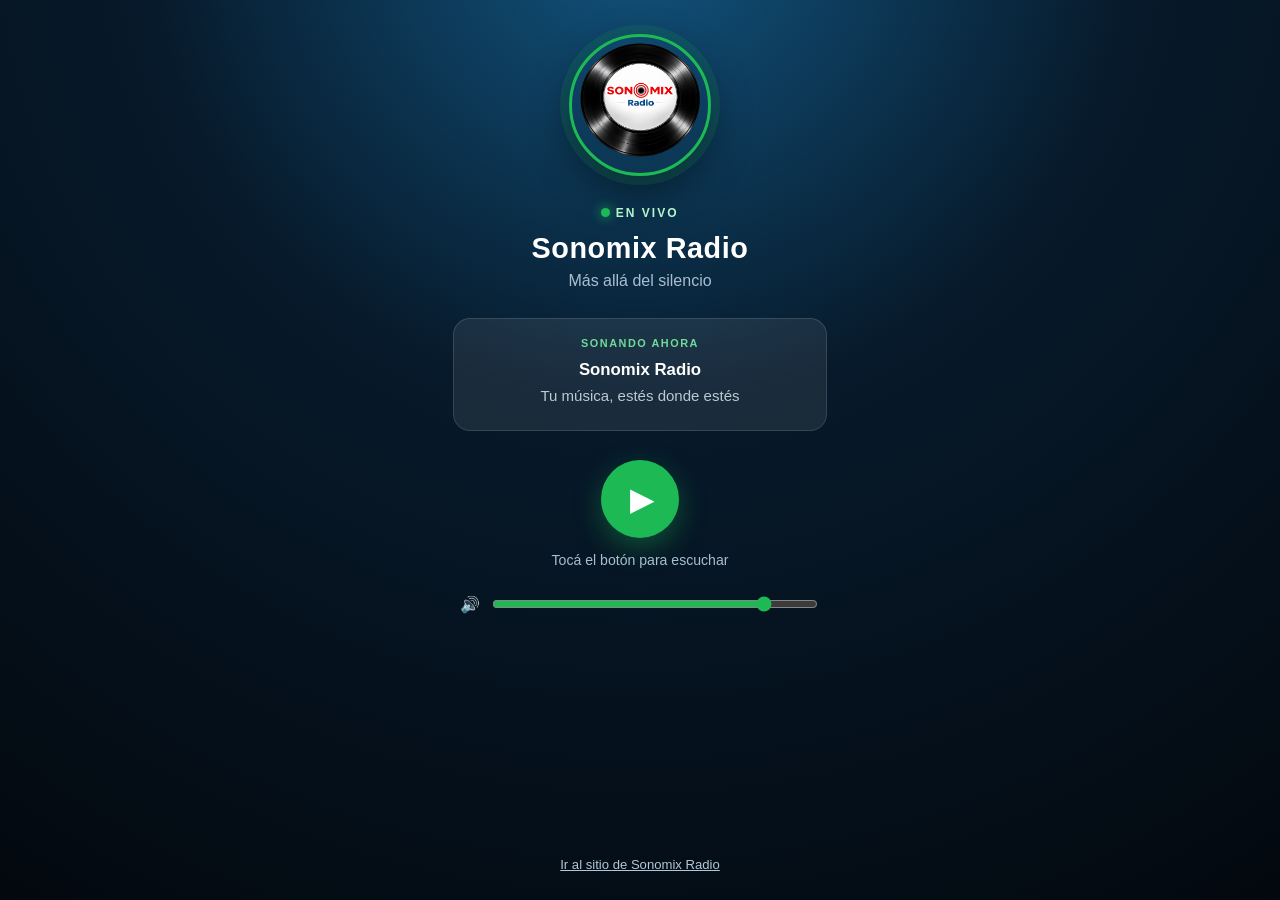
==== app/index.html @ b4cb1cbf "app app" ====
<!doctype html>
<html lang="es">
<head>
  <meta charset="utf-8">
  <meta name="viewport" content="width=device-width, initial-scale=1, viewport-fit=cover">
  <meta name="theme-color" content="#071a2b">
  <meta name="description" content="Reproductor oficial de Sonomix Radio">
  <link rel="manifest" href="manifest.webmanifest">
  <link rel="apple-touch-icon" href="icons/icon-192.png">
  <link rel="stylesheet" href="style.css">
  <title>Sonomix Radio</title>
</head>
<body>
  <main class="player" aria-label="Reproductor de Sonomix Radio">
    <img class="logo" src="logo-sonomix.png" alt="Sonomix Radio">
    <p class="live"><span></span> EN VIVO</p>
    <h1>Sonomix Radio</h1>
    <p class="tagline">Más allá del silencio</p>

    <section class="track" aria-live="polite">
      <p class="track-label">SONANDO AHORA</p>
      <p id="artist" class="artist">Sonomix Radio</p>
      <p id="title" class="title">Tu música, estés donde estés</p>
    </section>

    <button id="playButton" class="play" type="button" aria-label="Reproducir Sonomix Radio">
      <span id="playIcon">▶</span>
    </button>
    <p id="status" class="status">Tocá el botón para escuchar</p>

    <div class="volume">
      <span aria-hidden="true">🔊</span>
      <input id="volume" type="range" min="0" max="100" value="85" aria-label="Volumen">
    </div>

    <button id="installButton" class="install" type="button" hidden>Instalar app</button>
    <a class="back" href="https://sonomixradio.com.ar">Ir al sitio de Sonomix Radio</a>
  </main>
  <audio id="radio" preload="none" playsinline></audio>
  <script src="app.js"></script>
</body>
</html>
---- app/style.css ----
:root { color-scheme: dark; font-family: Arial, Helvetica, sans-serif; }
* { box-sizing: border-box; }
body { margin: 0; min-height: 100vh; min-height: 100dvh; display: grid; place-items: center; color: #fff; background: radial-gradient(circle at 50% -10%, #125682 0, #071a2b 42%, #03080e 100%); }
.player { width: min(100%, 430px); min-height: 100vh; min-height: 100dvh; padding: max(34px, env(safe-area-inset-top)) 28px max(28px, env(safe-area-inset-bottom)); display: flex; flex-direction: column; align-items: center; text-align: center; }
.logo { width: 142px; height: 142px; object-fit: cover; border-radius: 50%; border: 3px solid #1db954; box-shadow: 0 0 0 9px rgba(29,185,84,.13), 0 15px 42px rgba(0,0,0,.45); }
.live { margin: 30px 0 12px; color: #b6f5cc; font-size: .75rem; font-weight: 700; letter-spacing: .17em; }
.live span { width: 9px; height: 9px; display: inline-block; border-radius: 50%; background: #1db954; box-shadow: 0 0 12px #1db954; }
h1 { margin: 0; font-size: 1.8rem; letter-spacing: .02em; }
.tagline { margin: 7px 0 28px; color: #a8bed0; }
.track { width: 100%; min-height: 113px; padding: 18px 14px; background: rgba(255,255,255,.08); border: 1px solid rgba(255,255,255,.12); border-radius: 17px; }
.track-label { margin: 0 0 11px; font-size: .68rem; font-weight: bold; color: #6edb99; letter-spacing: .14em; }
.artist,.title { margin: 0; overflow: hidden; white-space: nowrap; text-overflow: ellipsis; }
.artist { font-size: 1.05rem; font-weight: 700; }.title { margin-top: 7px; color:#b9c9d5; font-size: .94rem; }
.play { width: 78px; height: 78px; margin-top: 29px; border: 0; border-radius: 50%; background: #1db954; color: white; font-size: 2rem; cursor: pointer; box-shadow: 0 10px 28px rgba(29,185,84,.35); }.play:active { transform: scale(.95); }.play span { margin-left: 4px; }
.status { min-height: 20px; margin: 14px 0 22px; font-size: .88rem; color: #a8bed0; }
.volume { width: 100%; display:flex; align-items:center; gap: 10px; padding: 0 7px; }.volume input { flex: 1; accent-color:#1db954; }
.install { width: 100%; margin-top: 28px; padding: 13px; color: #071a2b; background: #fff; border: 0; border-radius: 12px; font-size: 1rem; font-weight: 700; cursor:pointer; }
.back { margin-top: auto; padding-top: 30px; color:#b1c8d9; font-size: .82rem; }
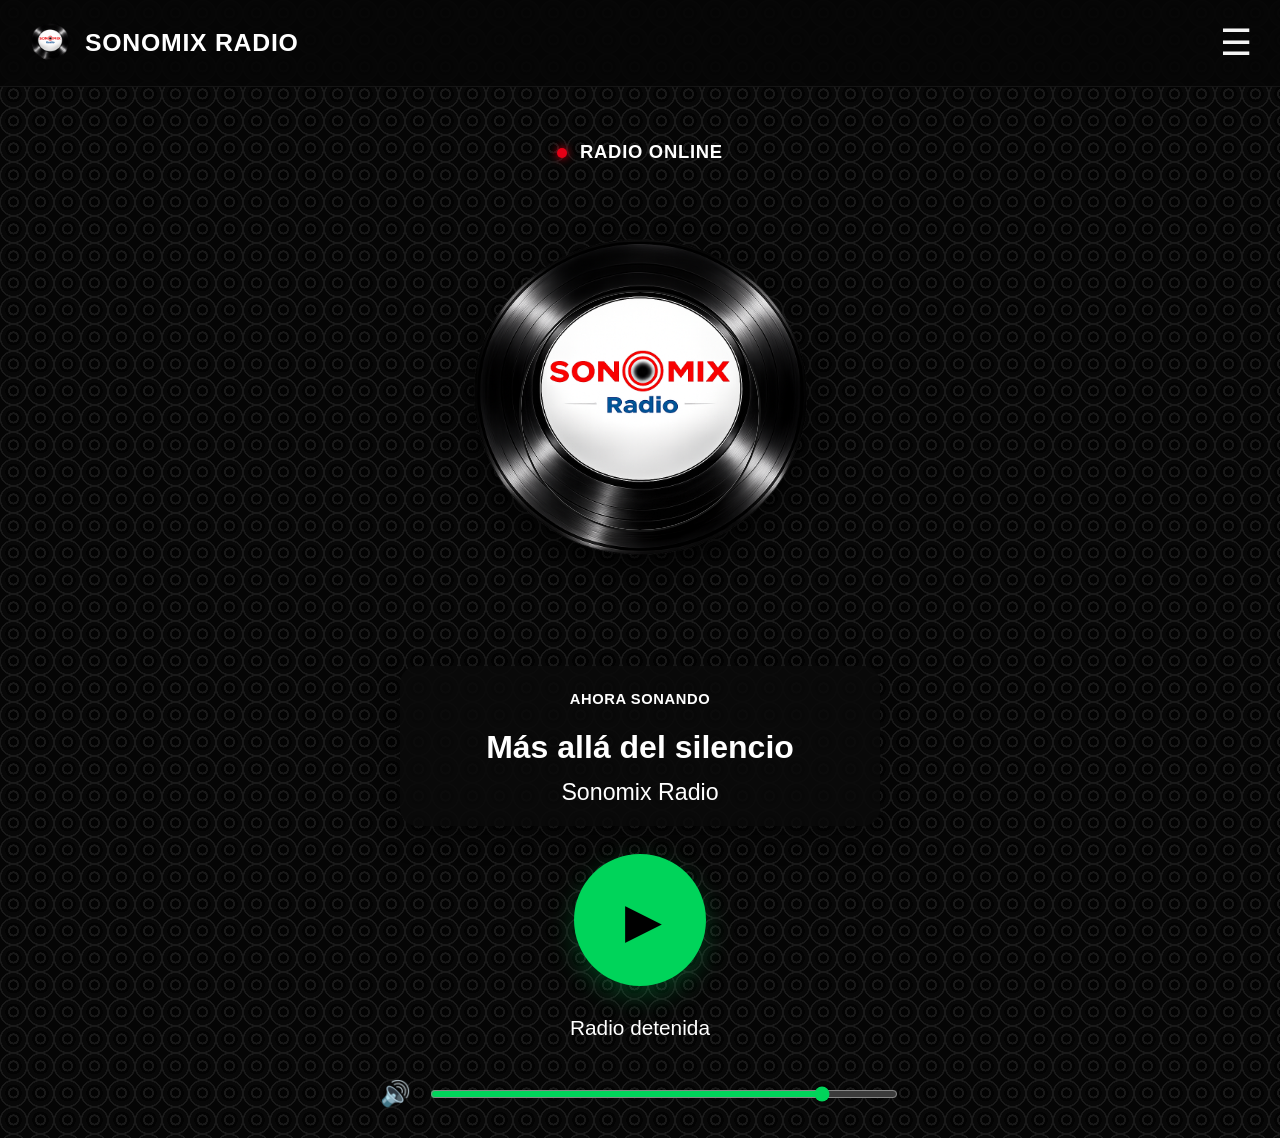
==== commit b40eb962: "Add files via upload" ====
--- a/app/index.html
+++ b/app/index.html
@@ -3,38 +3,26 @@
 <head>
   <meta charset="utf-8">
   <meta name="viewport" content="width=device-width, initial-scale=1, viewport-fit=cover">
-  <meta name="theme-color" content="#071a2b">
+  <meta name="theme-color" content="#080808">
   <meta name="description" content="Reproductor oficial de Sonomix Radio">
+  <meta name="apple-mobile-web-app-capable" content="yes">
+  <meta name="apple-mobile-web-app-status-bar-style" content="black-translucent">
   <link rel="manifest" href="manifest.webmanifest">
   <link rel="apple-touch-icon" href="icons/icon-192.png">
   <link rel="stylesheet" href="style.css">
   <title>Sonomix Radio</title>
 </head>
 <body>
-  <main class="player" aria-label="Reproductor de Sonomix Radio">
-    <img class="logo" src="logo-sonomix.png" alt="Sonomix Radio">
-    <p class="live"><span></span> EN VIVO</p>
-    <h1>Sonomix Radio</h1>
-    <p class="tagline">Más allá del silencio</p>
-
-    <section class="track" aria-live="polite">
-      <p class="track-label">SONANDO AHORA</p>
-      <p id="artist" class="artist">Sonomix Radio</p>
-      <p id="title" class="title">Tu música, estés donde estés</p>
+  <main class="app-shell" aria-label="Reproductor de Sonomix Radio">
+    <header class="topbar"><div class="brand"><img src="logo-sonomix.png" alt=""><strong>SONOMIX RADIO</strong></div><span class="bars" aria-hidden="true">☰</span></header>
+    <section class="radio-player">
+      <p class="online"><i></i> RADIO ONLINE</p>
+      <div id="record" class="record" aria-label="Disco de Sonomix Radio"><img class="vinyl" src="logo-sonomix.png" alt=""><span class="label"><img src="logo-sonomix.png" alt="Sonomix Radio"></span></div>
+      <section class="track" aria-live="polite"><p>AHORA SONANDO</p><h1 id="title">Más allá del silencio</h1><span id="artist">Sonomix Radio</span></section>
+      <button id="playButton" class="play" type="button" aria-label="Reproducir Sonomix Radio"><span id="playIcon">▶</span></button>
+      <p id="status" class="status">Radio detenida</p>
+      <div class="volume"><span class="speaker" aria-hidden="true">🔊</span><input id="volume" type="range" min="0" max="100" value="85" aria-label="Volumen"></div>
     </section>
-
-    <button id="playButton" class="play" type="button" aria-label="Reproducir Sonomix Radio">
-      <span id="playIcon">▶</span>
-    </button>
-    <p id="status" class="status">Tocá el botón para escuchar</p>
-
-    <div class="volume">
-      <span aria-hidden="true">🔊</span>
-      <input id="volume" type="range" min="0" max="100" value="85" aria-label="Volumen">
-    </div>
-
-    <button id="installButton" class="install" type="button" hidden>Instalar app</button>
-    <a class="back" href="https://sonomixradio.com.ar">Ir al sitio de Sonomix Radio</a>
   </main>
   <audio id="radio" preload="none" playsinline></audio>
   <script src="app.js"></script>
--- a/app/style.css
+++ b/app/style.css
@@ -1,18 +1 @@
-:root { color-scheme: dark; font-family: Arial, Helvetica, sans-serif; }
-* { box-sizing: border-box; }
-body { margin: 0; min-height: 100vh; min-height: 100dvh; display: grid; place-items: center; color: #fff; background: radial-gradient(circle at 50% -10%, #125682 0, #071a2b 42%, #03080e 100%); }
-.player { width: min(100%, 430px); min-height: 100vh; min-height: 100dvh; padding: max(34px, env(safe-area-inset-top)) 28px max(28px, env(safe-area-inset-bottom)); display: flex; flex-direction: column; align-items: center; text-align: center; }
-.logo { width: 142px; height: 142px; object-fit: cover; border-radius: 50%; border: 3px solid #1db954; box-shadow: 0 0 0 9px rgba(29,185,84,.13), 0 15px 42px rgba(0,0,0,.45); }
-.live { margin: 30px 0 12px; color: #b6f5cc; font-size: .75rem; font-weight: 700; letter-spacing: .17em; }
-.live span { width: 9px; height: 9px; display: inline-block; border-radius: 50%; background: #1db954; box-shadow: 0 0 12px #1db954; }
-h1 { margin: 0; font-size: 1.8rem; letter-spacing: .02em; }
-.tagline { margin: 7px 0 28px; color: #a8bed0; }
-.track { width: 100%; min-height: 113px; padding: 18px 14px; background: rgba(255,255,255,.08); border: 1px solid rgba(255,255,255,.12); border-radius: 17px; }
-.track-label { margin: 0 0 11px; font-size: .68rem; font-weight: bold; color: #6edb99; letter-spacing: .14em; }
-.artist,.title { margin: 0; overflow: hidden; white-space: nowrap; text-overflow: ellipsis; }
-.artist { font-size: 1.05rem; font-weight: 700; }.title { margin-top: 7px; color:#b9c9d5; font-size: .94rem; }
-.play { width: 78px; height: 78px; margin-top: 29px; border: 0; border-radius: 50%; background: #1db954; color: white; font-size: 2rem; cursor: pointer; box-shadow: 0 10px 28px rgba(29,185,84,.35); }.play:active { transform: scale(.95); }.play span { margin-left: 4px; }
-.status { min-height: 20px; margin: 14px 0 22px; font-size: .88rem; color: #a8bed0; }
-.volume { width: 100%; display:flex; align-items:center; gap: 10px; padding: 0 7px; }.volume input { flex: 1; accent-color:#1db954; }
-.install { width: 100%; margin-top: 28px; padding: 13px; color: #071a2b; background: #fff; border: 0; border-radius: 12px; font-size: 1rem; font-weight: 700; cursor:pointer; }
-.back { margin-top: auto; padding-top: 30px; color:#b1c8d9; font-size: .82rem; }
+:root{color-scheme:dark;font-family:Arial,Helvetica,sans-serif}*{box-sizing:border-box;-webkit-tap-highlight-color:transparent}body{margin:0;min-height:100vh;min-height:100dvh;color:#fff;background:#070707}.app-shell{min-height:100vh;min-height:100dvh;overflow:hidden;background-color:#111;background-image:radial-gradient(circle at 50% 48%,#030303 0 18%,#191919 19% 28%,#030303 29% 42%,transparent 43%),radial-gradient(circle,#262626 0 27%,#080808 29% 64%,#1a1a1a 66% 72%,#050505 74%);background-size:27px 27px}.topbar{height:87px;padding:max(13px,env(safe-area-inset-top)) 28px 13px;display:flex;align-items:center;justify-content:space-between;background:rgba(6,6,6,.92);border-bottom:1px solid rgba(255,255,255,.06)}.brand{display:flex;align-items:center;gap:13px;font-size:clamp(1rem,5vw,1.55rem);letter-spacing:.03em;white-space:nowrap}.brand img{width:44px;height:44px;object-fit:cover;border-radius:50%}.bars{font-size:2.25rem;line-height:1;color:#f4f4f4}.radio-player{width:min(100%,600px);min-height:calc(100dvh - 87px);margin:auto;display:flex;flex-direction:column;align-items:center;padding:54px 28px max(30px,env(safe-area-inset-bottom))}.online{margin:0 0 58px;font-size:1.15rem;font-weight:800;letter-spacing:.04em}.online i{display:inline-block;width:10px;height:10px;margin-right:7px;border-radius:50%;background:#e50016;box-shadow:0 0 8px #e50016}.record{position:relative;width:min(76vw,380px);aspect-ratio:1}.vinyl{width:100%;height:100%;display:block;border-radius:50%;animation:spin 11s linear infinite;animation-play-state:paused;filter:drop-shadow(0 12px 16px rgba(0,0,0,.75))}.record.playing .vinyl{animation-play-state:running}.label{position:absolute;inset:18.7%;display:block;overflow:hidden;border-radius:50%;box-shadow:0 0 0 2px #151515;background:#fff}.label img{position:absolute;width:156.3%;height:156.3%;max-width:none;top:-28.15%;left:-28.15%}@keyframes spin{to{transform:rotate(360deg)}}.track{width:min(100%,480px);min-height:151px;margin:65px 0 28px;padding:25px 18px 20px;text-align:center;border-radius:17px;background:rgba(9,9,9,.89);box-shadow:0 12px 26px rgba(0,0,0,.34)}.track p{margin:0 0 22px;font-size:.92rem;font-weight:800;letter-spacing:.04em}.track h1{margin:0;font-size:clamp(1.35rem,6vw,2rem);white-space:nowrap;overflow:hidden;text-overflow:ellipsis}.track span{display:block;margin-top:13px;color:#fff;font-size:clamp(1.1rem,4.7vw,1.45rem);white-space:nowrap;overflow:hidden;text-overflow:ellipsis}.play{width:132px;height:132px;border:0;border-radius:50%;color:#000;background:#00d45a;font-size:3rem;cursor:pointer;box-shadow:0 10px 28px rgba(0,212,90,.25)}.play:active{transform:scale(.95)}.play span{display:inline-block;margin-left:7px}.play .pause{margin-left:0;font-size:2.55rem;letter-spacing:3px}.status{min-height:24px;margin:30px 0 39px;font-size:1.3rem}.volume{width:min(100%,520px);display:flex;align-items:center;gap:17px}.speaker{font-size:1.55rem}.volume input{flex:1;height:10px;accent-color:#00d45a;cursor:pointer}@media(max-width:390px),(max-height:720px){.topbar{height:68px;padding:9px 20px}.brand img{width:34px;height:34px}.bars{font-size:1.8rem}.radio-player{min-height:calc(100dvh - 68px);padding-top:28px}.online{margin-bottom:30px}.record{width:min(67vw,310px)}.track{margin:35px 0 18px;min-height:125px;padding:18px}.track p{margin-bottom:13px}.play{width:108px;height:108px;font-size:2.4rem}.status{margin:19px 0 25px;font-size:1.1rem}}
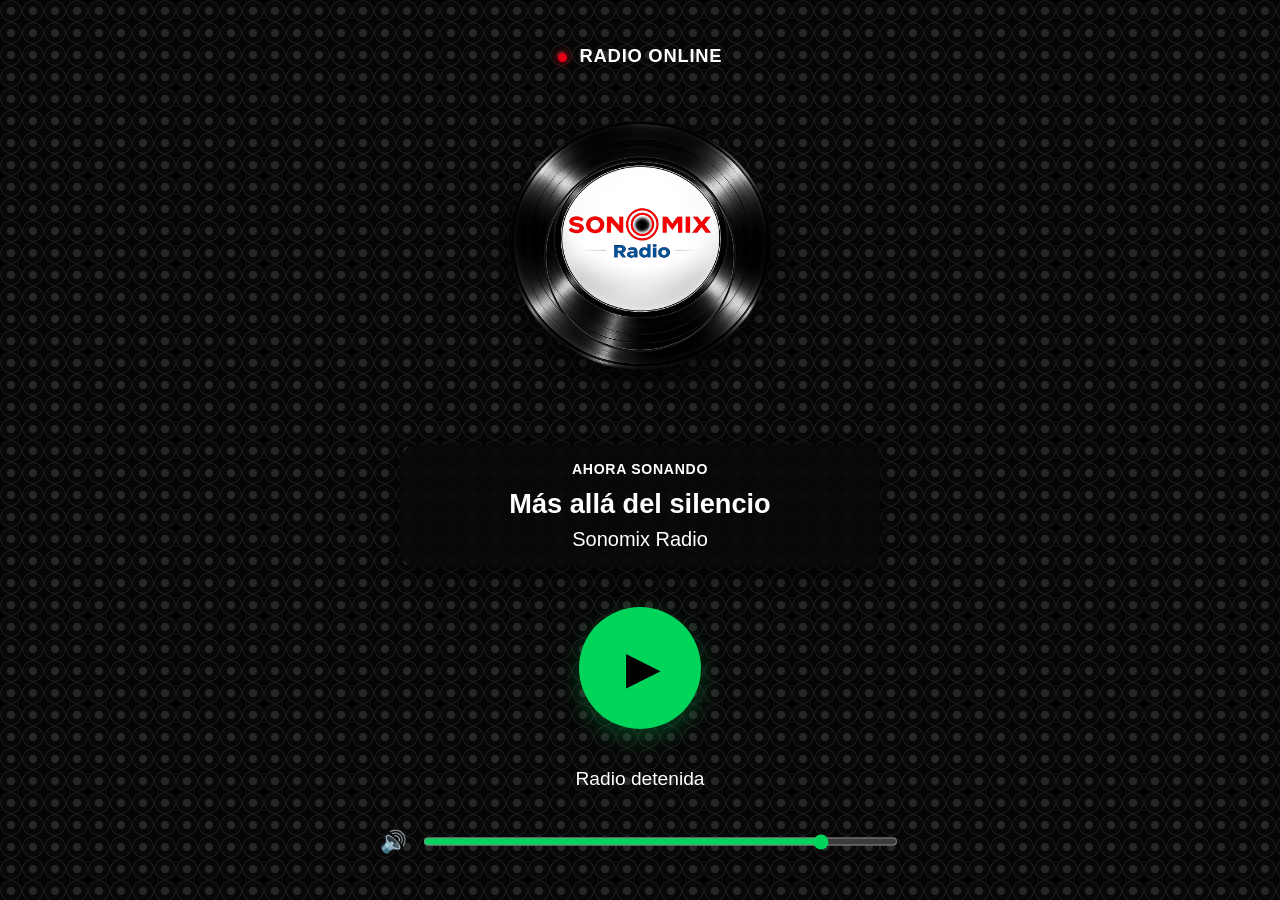
==== commit bc7bbce8: "Add files via upload" ====
--- a/app/index.html
+++ b/app/index.html
@@ -14,7 +14,6 @@
 </head>
 <body>
   <main class="app-shell" aria-label="Reproductor de Sonomix Radio">
-    <header class="topbar"><div class="brand"><img src="logo-sonomix.png" alt=""><strong>SONOMIX RADIO</strong></div><span class="bars" aria-hidden="true">☰</span></header>
     <section class="radio-player">
       <p class="online"><i></i> RADIO ONLINE</p>
       <div id="record" class="record" aria-label="Disco de Sonomix Radio"><img class="vinyl" src="logo-sonomix.png" alt=""><span class="label"><img src="logo-sonomix.png" alt="Sonomix Radio"></span></div>
--- a/app/style.css
+++ b/app/style.css
@@ -1 +1 @@
-:root{color-scheme:dark;font-family:Arial,Helvetica,sans-serif}*{box-sizing:border-box;-webkit-tap-highlight-color:transparent}body{margin:0;min-height:100vh;min-height:100dvh;color:#fff;background:#070707}.app-shell{min-height:100vh;min-height:100dvh;overflow:hidden;background-color:#111;background-image:radial-gradient(circle at 50% 48%,#030303 0 18%,#191919 19% 28%,#030303 29% 42%,transparent 43%),radial-gradient(circle,#262626 0 27%,#080808 29% 64%,#1a1a1a 66% 72%,#050505 74%);background-size:27px 27px}.topbar{height:87px;padding:max(13px,env(safe-area-inset-top)) 28px 13px;display:flex;align-items:center;justify-content:space-between;background:rgba(6,6,6,.92);border-bottom:1px solid rgba(255,255,255,.06)}.brand{display:flex;align-items:center;gap:13px;font-size:clamp(1rem,5vw,1.55rem);letter-spacing:.03em;white-space:nowrap}.brand img{width:44px;height:44px;object-fit:cover;border-radius:50%}.bars{font-size:2.25rem;line-height:1;color:#f4f4f4}.radio-player{width:min(100%,600px);min-height:calc(100dvh - 87px);margin:auto;display:flex;flex-direction:column;align-items:center;padding:54px 28px max(30px,env(safe-area-inset-bottom))}.online{margin:0 0 58px;font-size:1.15rem;font-weight:800;letter-spacing:.04em}.online i{display:inline-block;width:10px;height:10px;margin-right:7px;border-radius:50%;background:#e50016;box-shadow:0 0 8px #e50016}.record{position:relative;width:min(76vw,380px);aspect-ratio:1}.vinyl{width:100%;height:100%;display:block;border-radius:50%;animation:spin 11s linear infinite;animation-play-state:paused;filter:drop-shadow(0 12px 16px rgba(0,0,0,.75))}.record.playing .vinyl{animation-play-state:running}.label{position:absolute;inset:18.7%;display:block;overflow:hidden;border-radius:50%;box-shadow:0 0 0 2px #151515;background:#fff}.label img{position:absolute;width:156.3%;height:156.3%;max-width:none;top:-28.15%;left:-28.15%}@keyframes spin{to{transform:rotate(360deg)}}.track{width:min(100%,480px);min-height:151px;margin:65px 0 28px;padding:25px 18px 20px;text-align:center;border-radius:17px;background:rgba(9,9,9,.89);box-shadow:0 12px 26px rgba(0,0,0,.34)}.track p{margin:0 0 22px;font-size:.92rem;font-weight:800;letter-spacing:.04em}.track h1{margin:0;font-size:clamp(1.35rem,6vw,2rem);white-space:nowrap;overflow:hidden;text-overflow:ellipsis}.track span{display:block;margin-top:13px;color:#fff;font-size:clamp(1.1rem,4.7vw,1.45rem);white-space:nowrap;overflow:hidden;text-overflow:ellipsis}.play{width:132px;height:132px;border:0;border-radius:50%;color:#000;background:#00d45a;font-size:3rem;cursor:pointer;box-shadow:0 10px 28px rgba(0,212,90,.25)}.play:active{transform:scale(.95)}.play span{display:inline-block;margin-left:7px}.play .pause{margin-left:0;font-size:2.55rem;letter-spacing:3px}.status{min-height:24px;margin:30px 0 39px;font-size:1.3rem}.volume{width:min(100%,520px);display:flex;align-items:center;gap:17px}.speaker{font-size:1.55rem}.volume input{flex:1;height:10px;accent-color:#00d45a;cursor:pointer}@media(max-width:390px),(max-height:720px){.topbar{height:68px;padding:9px 20px}.brand img{width:34px;height:34px}.bars{font-size:1.8rem}.radio-player{min-height:calc(100dvh - 68px);padding-top:28px}.online{margin-bottom:30px}.record{width:min(67vw,310px)}.track{margin:35px 0 18px;min-height:125px;padding:18px}.track p{margin-bottom:13px}.play{width:108px;height:108px;font-size:2.4rem}.status{margin:19px 0 25px;font-size:1.1rem}}
+:root{color-scheme:dark;font-family:Arial,Helvetica,sans-serif}*{box-sizing:border-box;-webkit-tap-highlight-color:transparent}html,body{width:100%;height:100%;overflow:hidden}body{margin:0;color:#fff;background:#070707}.app-shell{width:100%;height:100vh;height:100dvh;overflow:hidden;background-color:#0b0b0b;background-image:radial-gradient(circle,#262626 0 25%,#080808 27% 61%,#1a1a1a 63% 68%,#050505 70%);background-size:22px 22px}.radio-player{width:min(100%,600px);height:100%;margin:auto;padding:max(22px,env(safe-area-inset-top)) 24px max(22px,env(safe-area-inset-bottom));display:flex;flex-direction:column;align-items:center;justify-content:space-evenly;gap:clamp(8px,1.8dvh,18px)}.online{margin:0;color:#fff;font-size:clamp(.88rem,4.4vw,1.15rem);font-weight:800;letter-spacing:.04em}.online i{display:inline-block;width:9px;height:9px;margin-right:7px;border-radius:50%;background:#e50016;box-shadow:0 0 8px #e50016}.record{position:relative;width:min(56vw,300px);aspect-ratio:1;flex:none}.vinyl{width:100%;height:100%;display:block;border-radius:50%;animation:spin 11s linear infinite;animation-play-state:paused;filter:drop-shadow(0 10px 13px rgba(0,0,0,.74));-webkit-mask-image:radial-gradient(circle,transparent 0 31%,#000 32%);mask-image:radial-gradient(circle,transparent 0 31%,#000 32%)}.record.playing .vinyl{animation-play-state:running}.label{position:absolute;inset:18.7%;display:block;overflow:hidden;border-radius:50%;box-shadow:0 0 0 2px #141414;background:#fff}.label img{position:absolute;width:156.3%;height:156.3%;max-width:none;top:-28.15%;left:-28.15%}@keyframes spin{to{transform:rotate(360deg)}}.track{width:min(100%,480px);margin:0;padding:16px 15px;text-align:center;border-radius:17px;background:rgba(8,8,8,.9);box-shadow:0 10px 22px rgba(0,0,0,.32);flex:none}.track p{margin:0 0 11px;font-size:clamp(.71rem,3.5vw,.88rem);font-weight:800;letter-spacing:.05em}.track h1{margin:0;font-size:clamp(1.13rem,5.6vw,1.7rem);white-space:nowrap;overflow:hidden;text-overflow:ellipsis}.track span{display:block;margin-top:8px;color:#fff;font-size:clamp(.95rem,4.5vw,1.25rem);white-space:nowrap;overflow:hidden;text-overflow:ellipsis}.play{width:clamp(88px,25vw,122px);height:clamp(88px,25vw,122px);flex:none;border:0;border-radius:50%;color:#000;background:#00d45a;font-size:clamp(2rem,8vw,2.8rem);cursor:pointer;box-shadow:0 9px 25px rgba(0,212,90,.27)}.play:active{transform:scale(.95)}.play span{display:inline-block;margin-left:6px}.play .pause{margin-left:0;font-size:clamp(2rem,7vw,2.45rem);letter-spacing:3px}.status{min-height:20px;margin:0;flex:none;font-size:clamp(.98rem,4.5vw,1.2rem)}.volume{width:min(100%,520px);display:flex;align-items:center;gap:14px;flex:none}.speaker{font-size:1.35rem}.volume input{flex:1;height:9px;accent-color:#00d45a;cursor:pointer}@media(max-height:650px){.radio-player{padding-top:12px;padding-bottom:12px;gap:6px}.record{width:min(45vw,235px)}.track{padding:10px}.track p{margin-bottom:6px}.track span{margin-top:4px}.play{width:78px;height:78px}.online{font-size:.78rem}.status{font-size:.9rem}}
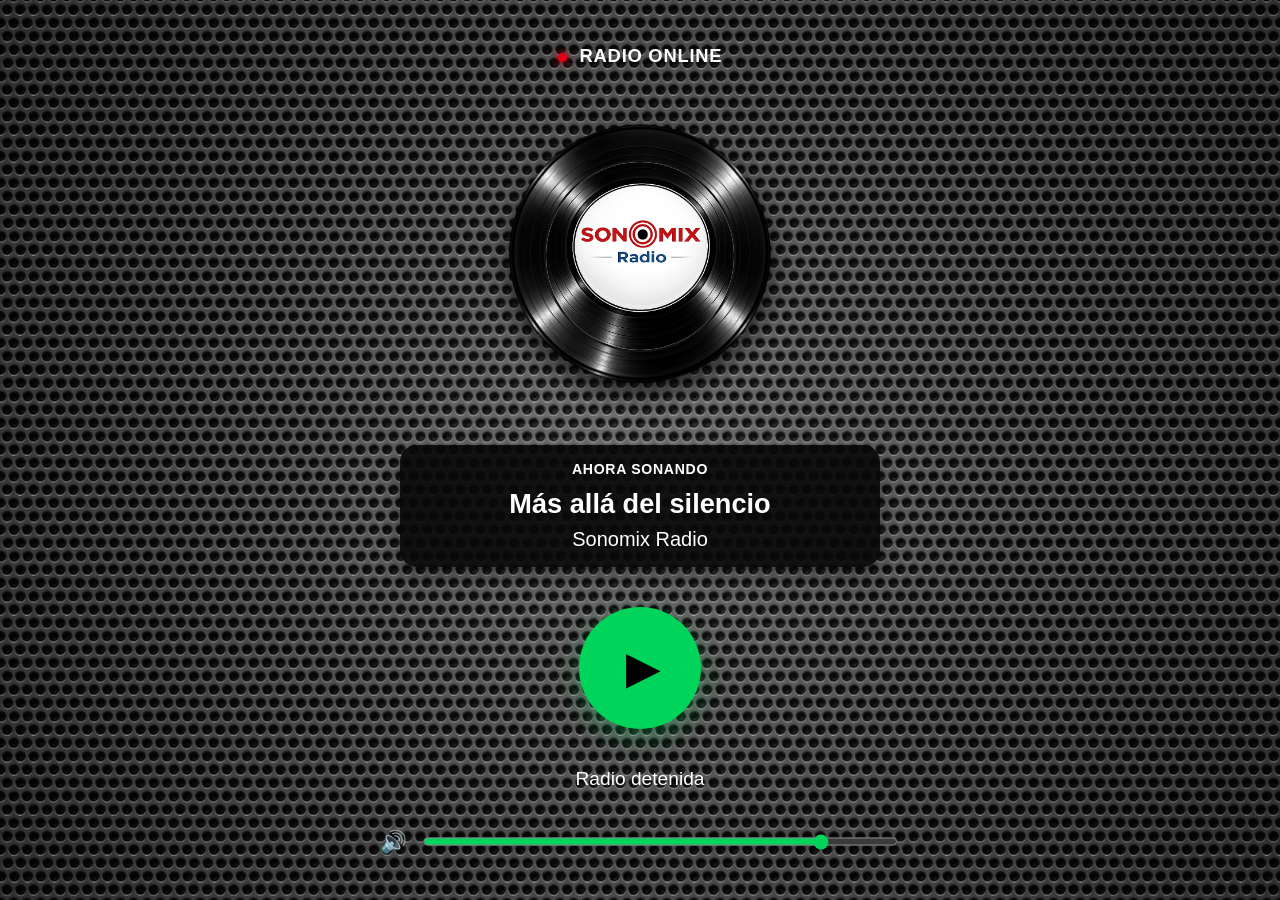
==== commit 2922584c: "Add files via upload" ====
--- a/app/index.html
+++ b/app/index.html
@@ -16,7 +16,7 @@
   <main class="app-shell" aria-label="Reproductor de Sonomix Radio">
     <section class="radio-player">
       <p class="online"><i></i> RADIO ONLINE</p>
-      <div id="record" class="record" aria-label="Disco de Sonomix Radio"><img class="vinyl" src="logo-sonomix.png" alt=""><span class="label"><img src="logo-sonomix.png" alt="Sonomix Radio"></span></div>
+      <div id="record" class="record" aria-label="Disco de Sonomix Radio"><img class="vinyl" src="vinyl-ring.png" alt=""><span class="label"><img src="logo-sonomix.png" alt="Sonomix Radio"></span></div>
       <section class="track" aria-live="polite"><p>AHORA SONANDO</p><h1 id="title">Más allá del silencio</h1><span id="artist">Sonomix Radio</span></section>
       <button id="playButton" class="play" type="button" aria-label="Reproducir Sonomix Radio"><span id="playIcon">▶</span></button>
       <p id="status" class="status">Radio detenida</p>
--- a/app/style.css
+++ b/app/style.css
@@ -1 +1 @@
-:root{color-scheme:dark;font-family:Arial,Helvetica,sans-serif}*{box-sizing:border-box;-webkit-tap-highlight-color:transparent}html,body{width:100%;height:100%;overflow:hidden}body{margin:0;color:#fff;background:#070707}.app-shell{width:100%;height:100vh;height:100dvh;overflow:hidden;background-color:#0b0b0b;background-image:radial-gradient(circle,#262626 0 25%,#080808 27% 61%,#1a1a1a 63% 68%,#050505 70%);background-size:22px 22px}.radio-player{width:min(100%,600px);height:100%;margin:auto;padding:max(22px,env(safe-area-inset-top)) 24px max(22px,env(safe-area-inset-bottom));display:flex;flex-direction:column;align-items:center;justify-content:space-evenly;gap:clamp(8px,1.8dvh,18px)}.online{margin:0;color:#fff;font-size:clamp(.88rem,4.4vw,1.15rem);font-weight:800;letter-spacing:.04em}.online i{display:inline-block;width:9px;height:9px;margin-right:7px;border-radius:50%;background:#e50016;box-shadow:0 0 8px #e50016}.record{position:relative;width:min(56vw,300px);aspect-ratio:1;flex:none}.vinyl{width:100%;height:100%;display:block;border-radius:50%;animation:spin 11s linear infinite;animation-play-state:paused;filter:drop-shadow(0 10px 13px rgba(0,0,0,.74));-webkit-mask-image:radial-gradient(circle,transparent 0 31%,#000 32%);mask-image:radial-gradient(circle,transparent 0 31%,#000 32%)}.record.playing .vinyl{animation-play-state:running}.label{position:absolute;inset:18.7%;display:block;overflow:hidden;border-radius:50%;box-shadow:0 0 0 2px #141414;background:#fff}.label img{position:absolute;width:156.3%;height:156.3%;max-width:none;top:-28.15%;left:-28.15%}@keyframes spin{to{transform:rotate(360deg)}}.track{width:min(100%,480px);margin:0;padding:16px 15px;text-align:center;border-radius:17px;background:rgba(8,8,8,.9);box-shadow:0 10px 22px rgba(0,0,0,.32);flex:none}.track p{margin:0 0 11px;font-size:clamp(.71rem,3.5vw,.88rem);font-weight:800;letter-spacing:.05em}.track h1{margin:0;font-size:clamp(1.13rem,5.6vw,1.7rem);white-space:nowrap;overflow:hidden;text-overflow:ellipsis}.track span{display:block;margin-top:8px;color:#fff;font-size:clamp(.95rem,4.5vw,1.25rem);white-space:nowrap;overflow:hidden;text-overflow:ellipsis}.play{width:clamp(88px,25vw,122px);height:clamp(88px,25vw,122px);flex:none;border:0;border-radius:50%;color:#000;background:#00d45a;font-size:clamp(2rem,8vw,2.8rem);cursor:pointer;box-shadow:0 9px 25px rgba(0,212,90,.27)}.play:active{transform:scale(.95)}.play span{display:inline-block;margin-left:6px}.play .pause{margin-left:0;font-size:clamp(2rem,7vw,2.45rem);letter-spacing:3px}.status{min-height:20px;margin:0;flex:none;font-size:clamp(.98rem,4.5vw,1.2rem)}.volume{width:min(100%,520px);display:flex;align-items:center;gap:14px;flex:none}.speaker{font-size:1.35rem}.volume input{flex:1;height:9px;accent-color:#00d45a;cursor:pointer}@media(max-height:650px){.radio-player{padding-top:12px;padding-bottom:12px;gap:6px}.record{width:min(45vw,235px)}.track{padding:10px}.track p{margin-bottom:6px}.track span{margin-top:4px}.play{width:78px;height:78px}.online{font-size:.78rem}.status{font-size:.9rem}}
+:root{color-scheme:dark;font-family:Arial,Helvetica,sans-serif}*{box-sizing:border-box;-webkit-tap-highlight-color:transparent}html,body{width:100%;height:100%;overflow:hidden}body{margin:0;color:#fff;background:#070707}.app-shell{width:100%;height:100vh;height:100dvh;overflow:hidden;background:#0b0b0b url('fondo.jpg') center center/cover no-repeat}.radio-player{width:min(100%,600px);height:100%;margin:auto;padding:max(22px,env(safe-area-inset-top)) 24px max(22px,env(safe-area-inset-bottom));display:flex;flex-direction:column;align-items:center;justify-content:space-evenly;gap:clamp(8px,1.8dvh,18px)}.online{margin:0;color:#fff;font-size:clamp(.88rem,4.4vw,1.15rem);font-weight:800;letter-spacing:.04em}.online i{display:inline-block;width:9px;height:9px;margin-right:7px;border-radius:50%;background:#e50016;box-shadow:0 0 8px #e50016}.record{position:relative;width:min(56vw,300px);aspect-ratio:1;flex:none}.vinyl{width:100%;height:100%;display:block;animation:spin 11s linear infinite;animation-play-state:paused;filter:drop-shadow(0 10px 13px rgba(0,0,0,.74))}.record.playing .vinyl{animation-play-state:running}.label{position:absolute;inset:18.7%;display:block;overflow:hidden;border-radius:50%;box-shadow:0 0 0 2px #141414;background:#fff}.label img{position:absolute;width:156.3%;height:156.3%;max-width:none;top:-28.15%;left:-28.15%}@keyframes spin{to{transform:rotate(360deg)}}.track{width:min(100%,480px);margin:0;padding:16px 15px;text-align:center;border-radius:17px;background:rgba(8,8,8,.9);box-shadow:0 10px 22px rgba(0,0,0,.32);flex:none}.track p{margin:0 0 11px;font-size:clamp(.71rem,3.5vw,.88rem);font-weight:800;letter-spacing:.05em}.track h1{margin:0;font-size:clamp(1.13rem,5.6vw,1.7rem);white-space:nowrap;overflow:hidden;text-overflow:ellipsis}.track span{display:block;margin-top:8px;color:#fff;font-size:clamp(.95rem,4.5vw,1.25rem);white-space:nowrap;overflow:hidden;text-overflow:ellipsis}.play{width:clamp(88px,25vw,122px);height:clamp(88px,25vw,122px);flex:none;border:0;border-radius:50%;color:#000;background:#00d45a;font-size:clamp(2rem,8vw,2.8rem);cursor:pointer;box-shadow:0 9px 25px rgba(0,212,90,.27)}.play:active{transform:scale(.95)}.play span{display:inline-block;margin-left:6px}.play .pause{margin-left:0;font-size:clamp(2rem,7vw,2.45rem);letter-spacing:3px}.status{min-height:20px;margin:0;flex:none;font-size:clamp(.98rem,4.5vw,1.2rem)}.volume{width:min(100%,520px);display:flex;align-items:center;gap:14px;flex:none}.speaker{font-size:1.35rem}.volume input{flex:1;height:9px;accent-color:#00d45a;cursor:pointer}@media(max-height:650px){.radio-player{padding-top:12px;padding-bottom:12px;gap:6px}.record{width:min(45vw,235px)}.track{padding:10px}.track p{margin-bottom:6px}.track span{margin-top:4px}.play{width:78px;height:78px}.online{font-size:.78rem}.status{font-size:.9rem}}
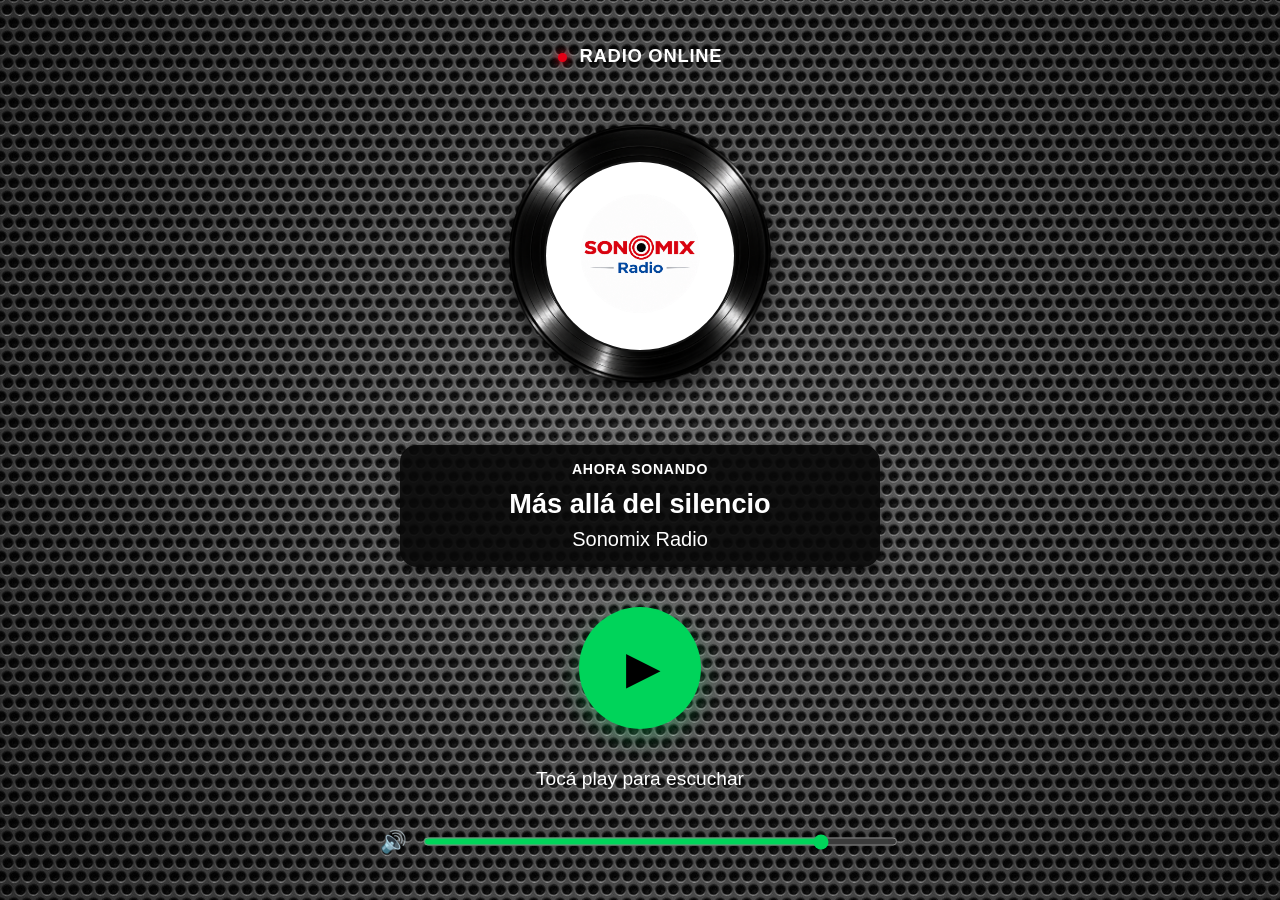
==== commit 7fb4e5cf: "Add files via upload" ====
--- a/app/index.html
+++ b/app/index.html
@@ -16,14 +16,14 @@
   <main class="app-shell" aria-label="Reproductor de Sonomix Radio">
     <section class="radio-player">
       <p class="online"><i></i> RADIO ONLINE</p>
-      <div id="record" class="record" aria-label="Disco de Sonomix Radio"><img class="vinyl" src="vinyl-ring.png" alt=""><span class="label"><img src="logo-sonomix.png" alt="Sonomix Radio"></span></div>
+      <div id="record" class="record" aria-label="Disco de Sonomix Radio"><img class="vinyl" src="vinyl-ring.png" alt=""><span class="label"><img src="logo-centro.png" alt="Sonomix Radio"></span></div>
       <section class="track" aria-live="polite"><p>AHORA SONANDO</p><h1 id="title">Más allá del silencio</h1><span id="artist">Sonomix Radio</span></section>
       <button id="playButton" class="play" type="button" aria-label="Reproducir Sonomix Radio"><span id="playIcon">▶</span></button>
       <p id="status" class="status">Radio detenida</p>
       <div class="volume"><span class="speaker" aria-hidden="true">🔊</span><input id="volume" type="range" min="0" max="100" value="85" aria-label="Volumen"></div>
     </section>
   </main>
-  <audio id="radio" preload="none" playsinline></audio>
+  <audio id="radio" preload="none" playsinline autoplay></audio>
   <script src="app.js"></script>
 </body>
 </html>
--- a/app/style.css
+++ b/app/style.css
@@ -1 +1 @@
-:root{color-scheme:dark;font-family:Arial,Helvetica,sans-serif}*{box-sizing:border-box;-webkit-tap-highlight-color:transparent}html,body{width:100%;height:100%;overflow:hidden}body{margin:0;color:#fff;background:#070707}.app-shell{width:100%;height:100vh;height:100dvh;overflow:hidden;background:#0b0b0b url('fondo.jpg') center center/cover no-repeat}.radio-player{width:min(100%,600px);height:100%;margin:auto;padding:max(22px,env(safe-area-inset-top)) 24px max(22px,env(safe-area-inset-bottom));display:flex;flex-direction:column;align-items:center;justify-content:space-evenly;gap:clamp(8px,1.8dvh,18px)}.online{margin:0;color:#fff;font-size:clamp(.88rem,4.4vw,1.15rem);font-weight:800;letter-spacing:.04em}.online i{display:inline-block;width:9px;height:9px;margin-right:7px;border-radius:50%;background:#e50016;box-shadow:0 0 8px #e50016}.record{position:relative;width:min(56vw,300px);aspect-ratio:1;flex:none}.vinyl{width:100%;height:100%;display:block;animation:spin 11s linear infinite;animation-play-state:paused;filter:drop-shadow(0 10px 13px rgba(0,0,0,.74))}.record.playing .vinyl{animation-play-state:running}.label{position:absolute;inset:18.7%;display:block;overflow:hidden;border-radius:50%;box-shadow:0 0 0 2px #141414;background:#fff}.label img{position:absolute;width:156.3%;height:156.3%;max-width:none;top:-28.15%;left:-28.15%}@keyframes spin{to{transform:rotate(360deg)}}.track{width:min(100%,480px);margin:0;padding:16px 15px;text-align:center;border-radius:17px;background:rgba(8,8,8,.9);box-shadow:0 10px 22px rgba(0,0,0,.32);flex:none}.track p{margin:0 0 11px;font-size:clamp(.71rem,3.5vw,.88rem);font-weight:800;letter-spacing:.05em}.track h1{margin:0;font-size:clamp(1.13rem,5.6vw,1.7rem);white-space:nowrap;overflow:hidden;text-overflow:ellipsis}.track span{display:block;margin-top:8px;color:#fff;font-size:clamp(.95rem,4.5vw,1.25rem);white-space:nowrap;overflow:hidden;text-overflow:ellipsis}.play{width:clamp(88px,25vw,122px);height:clamp(88px,25vw,122px);flex:none;border:0;border-radius:50%;color:#000;background:#00d45a;font-size:clamp(2rem,8vw,2.8rem);cursor:pointer;box-shadow:0 9px 25px rgba(0,212,90,.27)}.play:active{transform:scale(.95)}.play span{display:inline-block;margin-left:6px}.play .pause{margin-left:0;font-size:clamp(2rem,7vw,2.45rem);letter-spacing:3px}.status{min-height:20px;margin:0;flex:none;font-size:clamp(.98rem,4.5vw,1.2rem)}.volume{width:min(100%,520px);display:flex;align-items:center;gap:14px;flex:none}.speaker{font-size:1.35rem}.volume input{flex:1;height:9px;accent-color:#00d45a;cursor:pointer}@media(max-height:650px){.radio-player{padding-top:12px;padding-bottom:12px;gap:6px}.record{width:min(45vw,235px)}.track{padding:10px}.track p{margin-bottom:6px}.track span{margin-top:4px}.play{width:78px;height:78px}.online{font-size:.78rem}.status{font-size:.9rem}}
+:root{color-scheme:dark;font-family:Arial,Helvetica,sans-serif}*{box-sizing:border-box;-webkit-tap-highlight-color:transparent}html,body{width:100%;height:100%;overflow:hidden}body{margin:0;color:#fff;background:#070707}.app-shell{width:100%;height:100vh;height:100dvh;overflow:hidden;background:#0b0b0b url('fondo.jpg') center center/cover no-repeat}.radio-player{width:min(100%,600px);height:100%;margin:auto;padding:max(22px,env(safe-area-inset-top)) 24px max(22px,env(safe-area-inset-bottom));display:flex;flex-direction:column;align-items:center;justify-content:space-evenly;gap:clamp(8px,1.8dvh,18px)}.online{margin:0;color:#fff;font-size:clamp(.88rem,4.4vw,1.15rem);font-weight:800;letter-spacing:.04em}.online i{display:inline-block;width:9px;height:9px;margin-right:7px;border-radius:50%;background:#e50016;box-shadow:0 0 8px #e50016}.record{position:relative;width:min(56vw,300px);aspect-ratio:1;flex:none}.vinyl{width:100%;height:100%;display:block;animation:spin 11s linear infinite;animation-play-state:paused;filter:drop-shadow(0 10px 13px rgba(0,0,0,.74))}.record.playing .vinyl{animation-play-state:running}.label{position:absolute;inset:18.7%;display:block;border-radius:50%;overflow:hidden;background:#fff;box-shadow:0 0 0 2px #141414}.label img{display:block;width:100%;height:100%;object-fit:cover}@keyframes spin{to{transform:rotate(360deg)}}.track{width:min(100%,480px);margin:0;padding:16px 15px;text-align:center;border-radius:17px;background:rgba(8,8,8,.9);box-shadow:0 10px 22px rgba(0,0,0,.32);flex:none}.track p{margin:0 0 11px;font-size:clamp(.71rem,3.5vw,.88rem);font-weight:800;letter-spacing:.05em}.track h1{margin:0;font-size:clamp(1.13rem,5.6vw,1.7rem);white-space:nowrap;overflow:hidden;text-overflow:ellipsis}.track span{display:block;margin-top:8px;color:#fff;font-size:clamp(.95rem,4.5vw,1.25rem);white-space:nowrap;overflow:hidden;text-overflow:ellipsis}.play{width:clamp(88px,25vw,122px);height:clamp(88px,25vw,122px);flex:none;border:0;border-radius:50%;color:#000;background:#00d45a;font-size:clamp(2rem,8vw,2.8rem);cursor:pointer;box-shadow:0 9px 25px rgba(0,212,90,.27)}.play:active{transform:scale(.95)}.play span{display:inline-block;margin-left:6px}.play .pause{margin-left:0;font-size:clamp(2rem,7vw,2.45rem);letter-spacing:3px}.status{min-height:20px;margin:0;flex:none;font-size:clamp(.98rem,4.5vw,1.2rem)}.volume{width:min(100%,520px);display:flex;align-items:center;gap:14px;flex:none}.speaker{font-size:1.35rem}.volume input{flex:1;height:9px;accent-color:#00d45a;cursor:pointer}@media(max-height:650px){.radio-player{padding-top:12px;padding-bottom:12px;gap:6px}.record{width:min(45vw,235px)}.track{padding:10px}.track p{margin-bottom:6px}.track span{margin-top:4px}.play{width:78px;height:78px}.online{font-size:.78rem}.status{font-size:.9rem}}
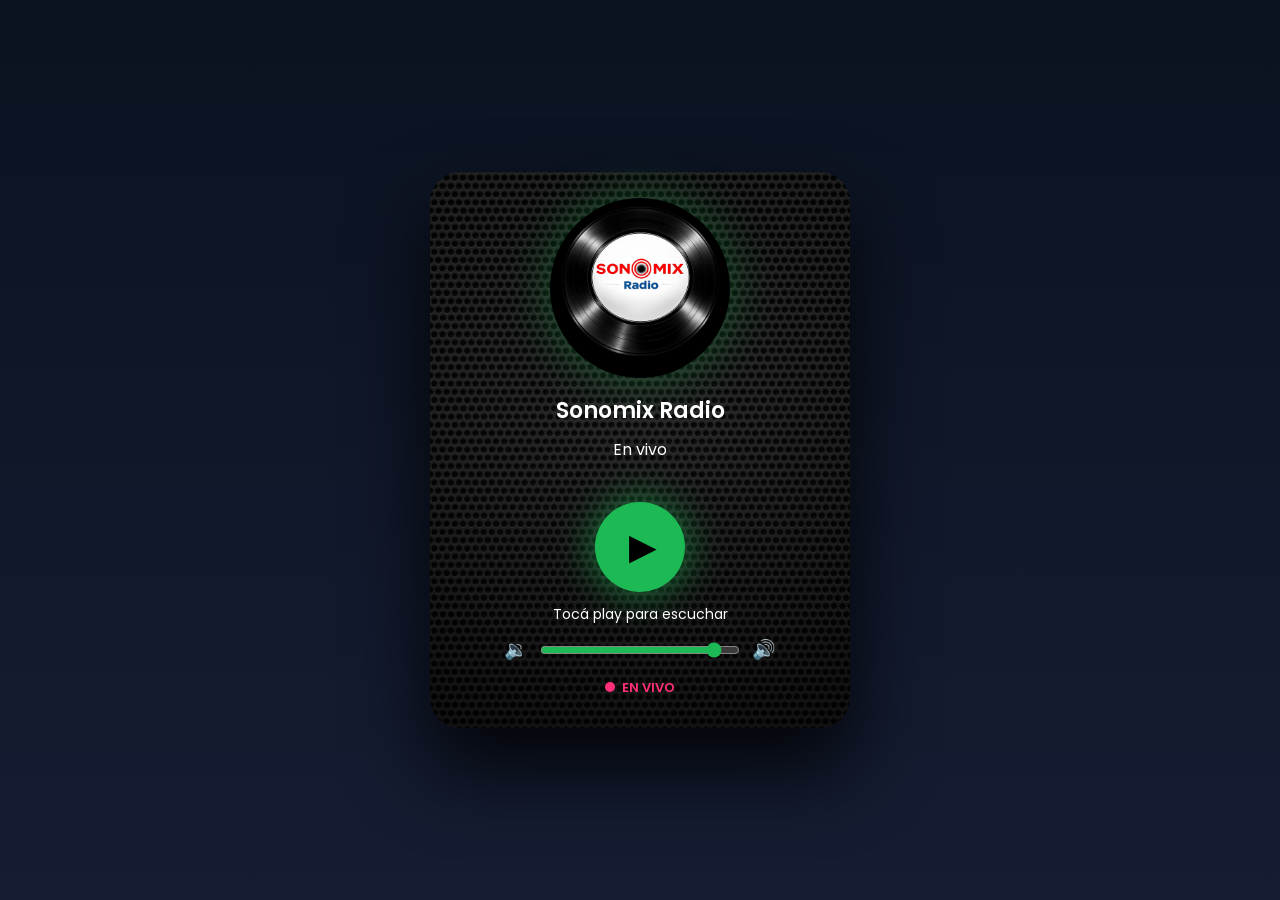
==== commit 923eb8ab: "Add files via upload" ====
--- a/app/index.html
+++ b/app/index.html
@@ -3,27 +3,30 @@
 <head>
   <meta charset="utf-8">
   <meta name="viewport" content="width=device-width, initial-scale=1, viewport-fit=cover">
-  <meta name="theme-color" content="#080808">
+  <meta name="theme-color" content="#0b1220">
   <meta name="description" content="Reproductor oficial de Sonomix Radio">
   <meta name="apple-mobile-web-app-capable" content="yes">
   <meta name="apple-mobile-web-app-status-bar-style" content="black-translucent">
   <link rel="manifest" href="manifest.webmanifest">
   <link rel="apple-touch-icon" href="icons/icon-192.png">
+  <link rel="stylesheet" href="https://fonts.googleapis.com/css2?family=Poppins:wght@300;400;600&display=swap">
   <link rel="stylesheet" href="style.css">
   <title>Sonomix Radio</title>
 </head>
 <body>
   <main class="app-shell" aria-label="Reproductor de Sonomix Radio">
-    <section class="radio-player">
-      <p class="online"><i></i> RADIO ONLINE</p>
-      <div id="record" class="record" aria-label="Disco de Sonomix Radio"><img class="vinyl" src="vinyl-ring.png" alt=""><span class="label"><img src="logo-centro.png" alt="Sonomix Radio"></span></div>
-      <section class="track" aria-live="polite"><p>AHORA SONANDO</p><h1 id="title">Más allá del silencio</h1><span id="artist">Sonomix Radio</span></section>
-      <button id="playButton" class="play" type="button" aria-label="Reproducir Sonomix Radio"><span id="playIcon">▶</span></button>
-      <p id="status" class="status">Radio detenida</p>
-      <div class="volume"><span class="speaker" aria-hidden="true">🔊</span><input id="volume" type="range" min="0" max="100" value="85" aria-label="Volumen"></div>
+    <section class="player">
+      <div class="logo"><img id="logo" src="logo-sonomix.png" alt="Sonomix Radio"></div>
+      <h1 class="station">Sonomix Radio</h1>
+      <div class="song" id="songContainer" aria-live="polite"><div class="song-track" id="song">Cargando...</div></div>
+      <p class="artist" id="artist"></p>
+      <button class="play" id="playBtn" type="button" aria-label="Reproducir Sonomix Radio"><span id="playIcon">▶</span></button>
+      <p class="status" id="status">Conectando…</p>
+      <div class="volume"><span aria-hidden="true">🔉</span><input type="range" min="0" max="1" step="0.01" value="0.9" id="volume" aria-label="Volumen"><span aria-hidden="true">🔊</span></div>
+      <p class="live"><span></span> EN VIVO</p>
     </section>
   </main>
-  <audio id="radio" preload="none" playsinline autoplay></audio>
+  <audio id="audio" preload="none" playsinline autoplay></audio>
   <script src="app.js"></script>
 </body>
 </html>
--- a/app/style.css
+++ b/app/style.css
@@ -1 +1 @@
-:root{color-scheme:dark;font-family:Arial,Helvetica,sans-serif}*{box-sizing:border-box;-webkit-tap-highlight-color:transparent}html,body{width:100%;height:100%;overflow:hidden}body{margin:0;color:#fff;background:#070707}.app-shell{width:100%;height:100vh;height:100dvh;overflow:hidden;background:#0b0b0b url('fondo.jpg') center center/cover no-repeat}.radio-player{width:min(100%,600px);height:100%;margin:auto;padding:max(22px,env(safe-area-inset-top)) 24px max(22px,env(safe-area-inset-bottom));display:flex;flex-direction:column;align-items:center;justify-content:space-evenly;gap:clamp(8px,1.8dvh,18px)}.online{margin:0;color:#fff;font-size:clamp(.88rem,4.4vw,1.15rem);font-weight:800;letter-spacing:.04em}.online i{display:inline-block;width:9px;height:9px;margin-right:7px;border-radius:50%;background:#e50016;box-shadow:0 0 8px #e50016}.record{position:relative;width:min(56vw,300px);aspect-ratio:1;flex:none}.vinyl{width:100%;height:100%;display:block;animation:spin 11s linear infinite;animation-play-state:paused;filter:drop-shadow(0 10px 13px rgba(0,0,0,.74))}.record.playing .vinyl{animation-play-state:running}.label{position:absolute;inset:18.7%;display:block;border-radius:50%;overflow:hidden;background:#fff;box-shadow:0 0 0 2px #141414}.label img{display:block;width:100%;height:100%;object-fit:cover}@keyframes spin{to{transform:rotate(360deg)}}.track{width:min(100%,480px);margin:0;padding:16px 15px;text-align:center;border-radius:17px;background:rgba(8,8,8,.9);box-shadow:0 10px 22px rgba(0,0,0,.32);flex:none}.track p{margin:0 0 11px;font-size:clamp(.71rem,3.5vw,.88rem);font-weight:800;letter-spacing:.05em}.track h1{margin:0;font-size:clamp(1.13rem,5.6vw,1.7rem);white-space:nowrap;overflow:hidden;text-overflow:ellipsis}.track span{display:block;margin-top:8px;color:#fff;font-size:clamp(.95rem,4.5vw,1.25rem);white-space:nowrap;overflow:hidden;text-overflow:ellipsis}.play{width:clamp(88px,25vw,122px);height:clamp(88px,25vw,122px);flex:none;border:0;border-radius:50%;color:#000;background:#00d45a;font-size:clamp(2rem,8vw,2.8rem);cursor:pointer;box-shadow:0 9px 25px rgba(0,212,90,.27)}.play:active{transform:scale(.95)}.play span{display:inline-block;margin-left:6px}.play .pause{margin-left:0;font-size:clamp(2rem,7vw,2.45rem);letter-spacing:3px}.status{min-height:20px;margin:0;flex:none;font-size:clamp(.98rem,4.5vw,1.2rem)}.volume{width:min(100%,520px);display:flex;align-items:center;gap:14px;flex:none}.speaker{font-size:1.35rem}.volume input{flex:1;height:9px;accent-color:#00d45a;cursor:pointer}@media(max-height:650px){.radio-player{padding-top:12px;padding-bottom:12px;gap:6px}.record{width:min(45vw,235px)}.track{padding:10px}.track p{margin-bottom:6px}.track span{margin-top:4px}.play{width:78px;height:78px}.online{font-size:.78rem}.status{font-size:.9rem}}
+:root{color-scheme:dark;font-family:Poppins,Arial,sans-serif}*{box-sizing:border-box;-webkit-tap-highlight-color:transparent}html,body{width:100%;height:100%;overflow:hidden}body{margin:0;color:#fff;background:#0b1220}.app-shell{min-height:100vh;min-height:100dvh;display:flex;align-items:center;justify-content:center;padding:max(16px,env(safe-area-inset-top)) 16px max(16px,env(safe-area-inset-bottom));background:linear-gradient(180deg,#0b1220,#151d33)}.player{width:min(92vw,420px);padding:26px 22px 30px;text-align:center;border-radius:30px;background:linear-gradient(rgba(0,0,0,.55),rgba(0,0,0,.75)),url('fondo.jpg') center/cover no-repeat;box-shadow:0 40px 80px rgba(0,0,0,.85)}.logo{width:180px;height:180px;margin:0 auto 16px;overflow:hidden;border-radius:50%;background:#000;box-shadow:0 0 50px rgba(29,185,84,.35)}.logo img{width:100%;height:100%;display:block;object-fit:cover;border-radius:50%;animation:spin 12s linear infinite;animation-play-state:paused}.player.playing .logo img{animation-play-state:running}@keyframes spin{to{transform:rotate(360deg)}}.station{margin:0 0 10px;font-size:22px;font-weight:600}.song{width:100%;height:25px;margin-bottom:6px;overflow:hidden;white-space:nowrap;position:relative}.song-track{display:inline-block;white-space:nowrap}.song.scroll .song-track{padding-left:100%;padding-right:50px;animation:scrollSong 15s linear infinite}@keyframes scrollSong{to{transform:translateX(-100%)}}.artist{min-height:21px;margin:0 0 13px;font-size:14px;opacity:.8}.play{width:90px;height:90px;margin:0 0 12px;border:0;border-radius:50%;background:#1db954;color:#000;font-size:36px;cursor:pointer;box-shadow:0 0 40px rgba(29,185,84,.65)}.play:active{transform:scale(.96)}.play span{display:inline-block;margin-left:5px}.play .pause{margin-left:0;font-size:31px;letter-spacing:3px}.status{min-height:21px;margin:0 0 10px;font-size:14px}.volume{display:flex;align-items:center;justify-content:center;gap:10px;margin-bottom:14px}.volume span{font-size:19px}.volume input{width:min(200px,58vw);accent-color:#1db954}.live{margin:0;font-size:13px;color:#ff2f7a;font-weight:600}.live span{display:inline-block;width:10px;height:10px;margin-right:4px;border-radius:50%;background:#ff2f7a;animation:pulse 1.3s infinite}@keyframes pulse{0%,100%{opacity:1}50%{opacity:.3}}@media(max-height:620px){.app-shell{align-items:flex-start;padding-top:12px}.player{padding:16px 18px 18px}.logo{width:140px;height:140px;margin-bottom:9px}.station{font-size:19px;margin-bottom:5px}.artist{margin-bottom:6px}.play{width:72px;height:72px;margin-bottom:6px;font-size:30px}.volume{margin-bottom:8px}.status{margin-bottom:5px}}
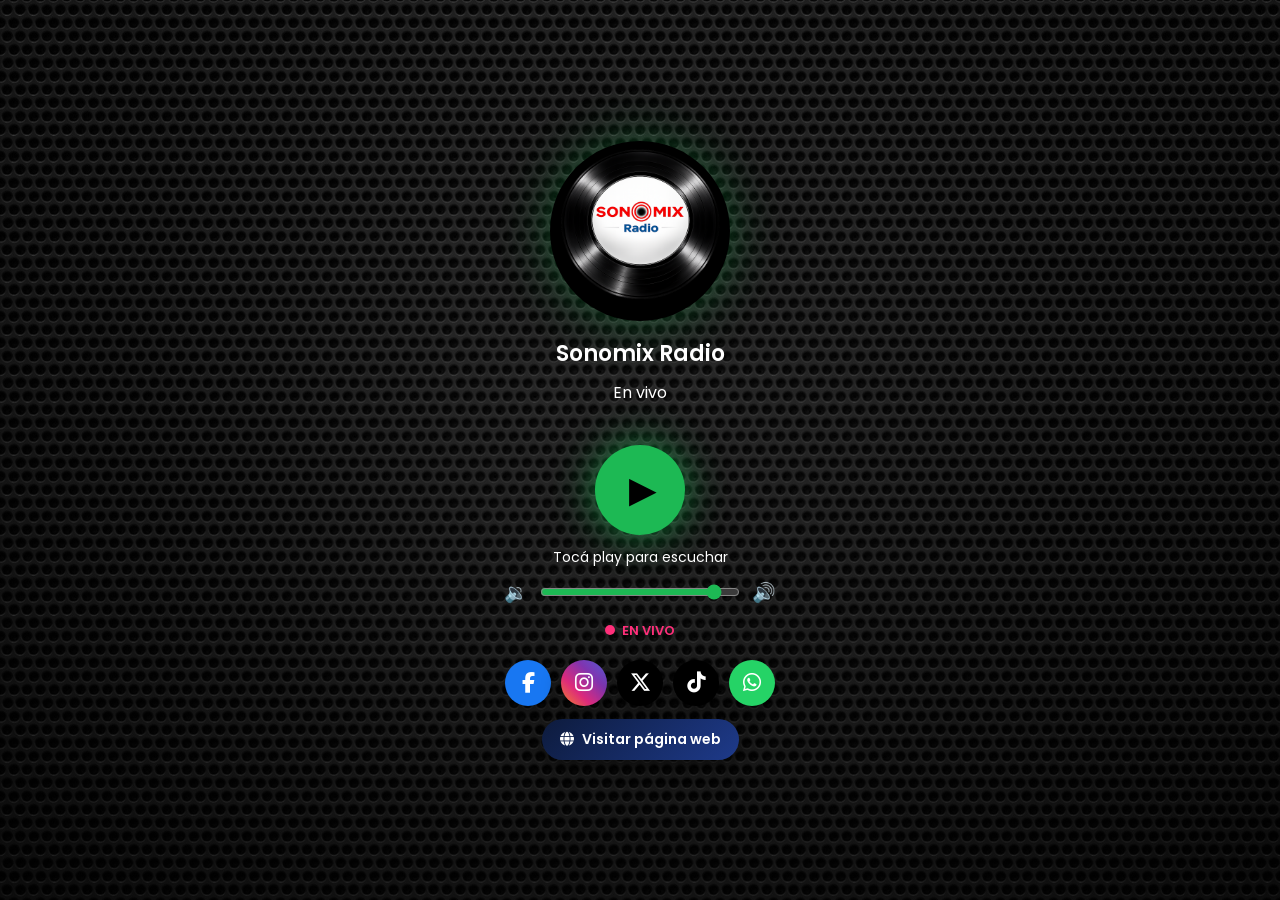
==== commit 3d960dc5: "Add files via upload" ====
--- a/app/index.html
+++ b/app/index.html
@@ -10,6 +10,7 @@
   <link rel="manifest" href="manifest.webmanifest">
   <link rel="apple-touch-icon" href="icons/icon-192.png">
   <link rel="stylesheet" href="https://fonts.googleapis.com/css2?family=Poppins:wght@300;400;600&display=swap">
+  <link rel="stylesheet" href="https://cdnjs.cloudflare.com/ajax/libs/font-awesome/6.5.1/css/all.min.css">
   <link rel="stylesheet" href="style.css">
   <title>Sonomix Radio</title>
 </head>
@@ -24,6 +25,14 @@
       <p class="status" id="status">Conectando…</p>
       <div class="volume"><span aria-hidden="true">🔉</span><input type="range" min="0" max="1" step="0.01" value="0.9" id="volume" aria-label="Volumen"><span aria-hidden="true">🔊</span></div>
       <p class="live"><span></span> EN VIVO</p>
+      <nav class="redes" aria-label="Redes sociales de Sonomix Radio">
+        <a href="https://www.facebook.com/sonomixradio" target="_blank" rel="noopener" class="social-btn facebook" aria-label="Facebook"><i class="fab fa-facebook-f"></i></a>
+        <a href="https://www.instagram.com/sonomixradio" target="_blank" rel="noopener" class="social-btn instagram" aria-label="Instagram"><i class="fab fa-instagram"></i></a>
+        <a href="https://x.com/sonomixradio" target="_blank" rel="noopener" class="social-btn x" aria-label="X"><i class="fab fa-x-twitter"></i></a>
+        <a href="https://www.tiktok.com/@sonomixradio" target="_blank" rel="noopener" class="social-btn tiktok" aria-label="TikTok"><i class="fab fa-tiktok"></i></a>
+        <a href="https://wa.me/5493417124316" target="_blank" rel="noopener" class="social-btn whatsapp" aria-label="WhatsApp"><i class="fab fa-whatsapp"></i></a>
+      </nav>
+      <a class="web-button" href="https://sonomixradio.com.ar/" target="_blank" rel="noopener"><i class="fa-solid fa-globe"></i> Visitar página web</a>
     </section>
   </main>
   <audio id="audio" preload="none" playsinline autoplay></audio>
--- a/app/style.css
+++ b/app/style.css
@@ -1 +1 @@
-:root{color-scheme:dark;font-family:Poppins,Arial,sans-serif}*{box-sizing:border-box;-webkit-tap-highlight-color:transparent}html,body{width:100%;height:100%;overflow:hidden}body{margin:0;color:#fff;background:#0b1220}.app-shell{min-height:100vh;min-height:100dvh;display:flex;align-items:center;justify-content:center;padding:max(16px,env(safe-area-inset-top)) 16px max(16px,env(safe-area-inset-bottom));background:linear-gradient(180deg,#0b1220,#151d33)}.player{width:min(92vw,420px);padding:26px 22px 30px;text-align:center;border-radius:30px;background:linear-gradient(rgba(0,0,0,.55),rgba(0,0,0,.75)),url('fondo.jpg') center/cover no-repeat;box-shadow:0 40px 80px rgba(0,0,0,.85)}.logo{width:180px;height:180px;margin:0 auto 16px;overflow:hidden;border-radius:50%;background:#000;box-shadow:0 0 50px rgba(29,185,84,.35)}.logo img{width:100%;height:100%;display:block;object-fit:cover;border-radius:50%;animation:spin 12s linear infinite;animation-play-state:paused}.player.playing .logo img{animation-play-state:running}@keyframes spin{to{transform:rotate(360deg)}}.station{margin:0 0 10px;font-size:22px;font-weight:600}.song{width:100%;height:25px;margin-bottom:6px;overflow:hidden;white-space:nowrap;position:relative}.song-track{display:inline-block;white-space:nowrap}.song.scroll .song-track{padding-left:100%;padding-right:50px;animation:scrollSong 15s linear infinite}@keyframes scrollSong{to{transform:translateX(-100%)}}.artist{min-height:21px;margin:0 0 13px;font-size:14px;opacity:.8}.play{width:90px;height:90px;margin:0 0 12px;border:0;border-radius:50%;background:#1db954;color:#000;font-size:36px;cursor:pointer;box-shadow:0 0 40px rgba(29,185,84,.65)}.play:active{transform:scale(.96)}.play span{display:inline-block;margin-left:5px}.play .pause{margin-left:0;font-size:31px;letter-spacing:3px}.status{min-height:21px;margin:0 0 10px;font-size:14px}.volume{display:flex;align-items:center;justify-content:center;gap:10px;margin-bottom:14px}.volume span{font-size:19px}.volume input{width:min(200px,58vw);accent-color:#1db954}.live{margin:0;font-size:13px;color:#ff2f7a;font-weight:600}.live span{display:inline-block;width:10px;height:10px;margin-right:4px;border-radius:50%;background:#ff2f7a;animation:pulse 1.3s infinite}@keyframes pulse{0%,100%{opacity:1}50%{opacity:.3}}@media(max-height:620px){.app-shell{align-items:flex-start;padding-top:12px}.player{padding:16px 18px 18px}.logo{width:140px;height:140px;margin-bottom:9px}.station{font-size:19px;margin-bottom:5px}.artist{margin-bottom:6px}.play{width:72px;height:72px;margin-bottom:6px;font-size:30px}.volume{margin-bottom:8px}.status{margin-bottom:5px}}
+:root{color-scheme:dark;font-family:Poppins,Arial,sans-serif}*{box-sizing:border-box;-webkit-tap-highlight-color:transparent}html,body{width:100%;height:100%;overflow:hidden}body{margin:0;color:#fff;background:#0b1220}.app-shell{width:100%;min-height:100vh;min-height:100dvh}.player{width:100%;min-height:100vh;min-height:100dvh;padding:max(24px,env(safe-area-inset-top)) 22px max(24px,env(safe-area-inset-bottom));display:flex;flex-direction:column;align-items:center;justify-content:center;text-align:center;background:linear-gradient(rgba(0,0,0,.55),rgba(0,0,0,.75)),url('fondo.jpg') center/cover no-repeat}.logo{width:180px;height:180px;margin:0 auto 16px;overflow:hidden;border-radius:50%;background:#000;box-shadow:0 0 50px rgba(29,185,84,.35)}.logo img{width:100%;height:100%;display:block;object-fit:cover;border-radius:50%;animation:spin 12s linear infinite;animation-play-state:paused}.player.playing .logo img{animation-play-state:running}@keyframes spin{to{transform:rotate(360deg)}}.station{margin:0 0 10px;font-size:22px;font-weight:600}.song{width:min(100%,420px);height:25px;margin-bottom:6px;overflow:hidden;white-space:nowrap;position:relative}.song-track{display:inline-block;white-space:nowrap}.song.scroll .song-track{padding-left:100%;padding-right:50px;animation:scrollSong 15s linear infinite}@keyframes scrollSong{to{transform:translateX(-100%)}}.artist{min-height:21px;margin:0 0 13px;font-size:14px;opacity:.8}.play{width:90px;height:90px;margin:0 0 12px;border:0;border-radius:50%;background:#1db954;color:#000;font-size:36px;cursor:pointer;box-shadow:0 0 40px rgba(29,185,84,.65)}.play:active{transform:scale(.96)}.play span{display:inline-block;margin-left:5px}.play .pause{margin-left:0;font-size:31px;letter-spacing:3px}.status{min-height:21px;margin:0 0 10px;font-size:14px}.volume{display:flex;align-items:center;justify-content:center;gap:10px;margin-bottom:14px}.volume span{font-size:19px}.volume input{width:min(200px,58vw);accent-color:#1db954}.live{margin:0;font-size:13px;color:#ff2f7a;font-weight:600}.live span{display:inline-block;width:10px;height:10px;margin-right:4px;border-radius:50%;background:#ff2f7a;animation:pulse 1.3s infinite}@keyframes pulse{0%,100%{opacity:1}50%{opacity:.3}}.redes{display:flex;justify-content:center;align-items:center;gap:10px;margin:19px 0 13px}.social-btn{display:inline-flex;justify-content:center;align-items:center;width:46px;height:46px;border-radius:50%;font-size:21px;color:#fff;text-decoration:none;box-shadow:0 8px 20px rgba(0,0,0,.4);transition:transform .3s ease,box-shadow .3s ease}.facebook{background:#1877F2}.instagram{background:linear-gradient(45deg,#F58529,#DD2A7B,#8134AF,#515BD4)}.x,.tiktok{background:#000}.whatsapp{background:#25D366}.social-btn:active{transform:scale(.93)}.web-button{display:inline-flex;align-items:center;gap:8px;padding:10px 18px;border-radius:22px;background:linear-gradient(135deg,#0d1b3d,#1e3a8a);color:#fff;text-decoration:none;font-size:14px;font-weight:600;box-shadow:0 6px 18px rgba(0,0,0,.5)}.web-button:active{transform:scale(.97)}@media(max-height:620px){.player{justify-content:flex-start;padding:16px 18px}.logo{width:140px;height:140px;margin-bottom:9px}.station{font-size:19px;margin-bottom:5px}.artist{margin-bottom:6px}.play{width:72px;height:72px;margin-bottom:6px;font-size:30px}.volume{margin-bottom:8px}.status{margin-bottom:5px}.redes{margin:12px 0 9px;gap:7px}.social-btn{width:38px;height:38px;font-size:18px}.web-button{padding:8px 14px;font-size:12px}}
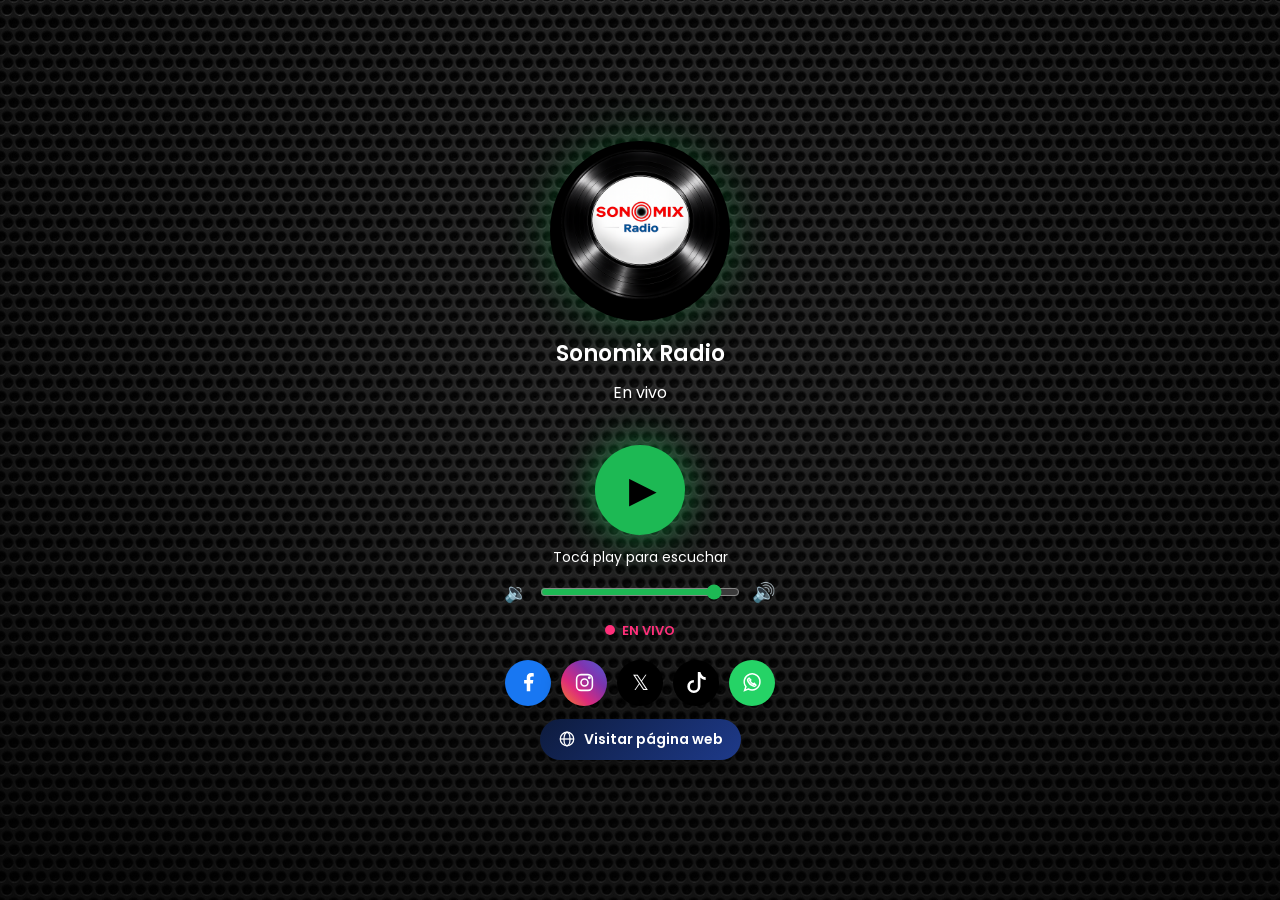
==== commit 1f742cc6: "Add files via upload" ====
--- a/app/index.html
+++ b/app/index.html
@@ -1,5 +1,5 @@
 <!doctype html>
-<html lang="es">
+<html lang="es-AR">
 <head>
   <meta charset="utf-8">
   <meta name="viewport" content="width=device-width, initial-scale=1, viewport-fit=cover">
@@ -8,9 +8,11 @@
   <meta name="apple-mobile-web-app-capable" content="yes">
   <meta name="apple-mobile-web-app-status-bar-style" content="black-translucent">
   <link rel="manifest" href="manifest.webmanifest">
+  <link rel="icon" href="icons/icon-192.png" type="image/png">
   <link rel="apple-touch-icon" href="icons/icon-192.png">
   <link rel="stylesheet" href="https://fonts.googleapis.com/css2?family=Poppins:wght@300;400;600&display=swap">
-  <link rel="stylesheet" href="https://cdnjs.cloudflare.com/ajax/libs/font-awesome/6.5.1/css/all.min.css">
+  <link rel="stylesheet" href="../pwa-install.css">
+  <script src="../pwa-install.js" defer></script>
   <link rel="stylesheet" href="style.css">
   <title>Sonomix Radio</title>
 </head>
@@ -26,13 +28,14 @@
       <div class="volume"><span aria-hidden="true">🔉</span><input type="range" min="0" max="1" step="0.01" value="0.9" id="volume" aria-label="Volumen"><span aria-hidden="true">🔊</span></div>
       <p class="live"><span></span> EN VIVO</p>
       <nav class="redes" aria-label="Redes sociales de Sonomix Radio">
-        <a href="https://www.facebook.com/sonomixradio" target="_blank" rel="noopener" class="social-btn facebook" aria-label="Facebook"><i class="fab fa-facebook-f"></i></a>
-        <a href="https://www.instagram.com/sonomixradio" target="_blank" rel="noopener" class="social-btn instagram" aria-label="Instagram"><i class="fab fa-instagram"></i></a>
-        <a href="https://x.com/sonomixradio" target="_blank" rel="noopener" class="social-btn x" aria-label="X"><i class="fab fa-x-twitter"></i></a>
-        <a href="https://www.tiktok.com/@sonomixradio" target="_blank" rel="noopener" class="social-btn tiktok" aria-label="TikTok"><i class="fab fa-tiktok"></i></a>
-        <a href="https://wa.me/5493417124316" target="_blank" rel="noopener" class="social-btn whatsapp" aria-label="WhatsApp"><i class="fab fa-whatsapp"></i></a>
+        <a href="https://www.facebook.com/sonomixradio" target="_blank" rel="noopener" class="social-btn facebook" aria-label="Facebook"><svg viewBox="0 0 24 24" aria-hidden="true"><path fill="currentColor" d="M14 22v-9h3l.5-4H14V7c0-1.2.3-2 2-2h2V1.5C17.2 1.2 16 1 15 1c-3 0-5 1.8-5 5v3H7v4h3v9z"/></svg></a>
+        <a href="https://www.instagram.com/sonomixradio" target="_blank" rel="noopener" class="social-btn instagram" aria-label="Instagram"><svg viewBox="0 0 24 24" fill="none" stroke="currentColor" stroke-width="1.8" aria-hidden="true"><rect x="3" y="3" width="18" height="18" rx="5"/><circle cx="12" cy="12" r="4"/><circle cx="17.5" cy="6.5" r=".8" fill="currentColor"/></svg></a>
+        <a href="https://x.com/sonomixradio" target="_blank" rel="noopener" class="social-btn x" aria-label="X"><span aria-hidden="true">𝕏</span></a>
+        <a href="https://www.tiktok.com/@sonomixradio" target="_blank" rel="noopener" class="social-btn tiktok" aria-label="TikTok"><svg viewBox="0 0 16 16" aria-hidden="true"><path fill="currentColor" d="M9 0h1.98c.144.715.54 1.617 1.235 2.512C12.895 3.389 13.797 4 15 4v2c-1.753 0-3.07-.814-4-1.829V11a5 5 0 1 1-5-5v2a3 3 0 1 0 3 3z"/></svg></a>
+        <a href="https://wa.me/5493417124316" target="_blank" rel="noopener" class="social-btn whatsapp" aria-label="WhatsApp"><svg viewBox="0 0 24 24" fill="none" stroke="currentColor" stroke-width="1.7" aria-hidden="true"><path d="M20.5 11.5a9 9 0 0 1-13.3 7.9L3 21l1.5-4.3a9 9 0 1 1 16-5.2Z"/><path d="m8 7 2 2-1 1c1 2 2 3 4 4l1-1 2 2c-1 3-7 0-9-4-1-2-1-3 1-4Z"/></svg></a>
       </nav>
-      <a class="web-button" href="https://sonomixradio.com.ar/" target="_blank" rel="noopener"><i class="fa-solid fa-globe"></i> Visitar página web</a>
+      <button type="button" class="app-install-button" data-app-install data-app-install-control hidden>Instalar aplicación</button>
+      <a class="web-button" href="../" target="_blank" rel="noopener"><svg width="18" height="18" viewBox="0 0 24 24" fill="none" stroke="currentColor" stroke-width="1.7" aria-hidden="true"><circle cx="12" cy="12" r="9"/><ellipse cx="12" cy="12" rx="4" ry="9"/><path d="M3 12h18"/></svg> Visitar página web</a>
     </section>
   </main>
   <audio id="audio" preload="none" playsinline autoplay></audio>
--- a/pwa-install.css
+++ b/pwa-install.css
@@ -0,0 +1,13 @@
+.sonomix-install-dialog{color-scheme:light;box-sizing:border-box;width:min(440px,calc(100% - 32px));max-height:calc(100dvh - 32px);overflow-y:auto;margin:auto;padding:30px 24px 24px;border:1px solid #dce5ef;border-radius:18px;background:#fff;color:#172b45;box-shadow:0 24px 80px #102f5960;text-align:center;font-family:Arial,sans-serif;line-height:1.55}
+.sonomix-install-dialog::backdrop{background:#09234599;backdrop-filter:blur(3px)}
+.sonomix-install-dialog .sonomix-install-close{position:absolute;right:12px;top:9px;display:grid;place-items:center;min-width:44px;min-height:44px;border:0;border-radius:50%;background:transparent;color:#34516f;font-size:28px;cursor:pointer}
+.sonomix-install-logo{display:block;width:76px;height:76px;margin:0 auto 16px;border-radius:50%;object-fit:contain}
+.sonomix-install-dialog h2{margin:0 0 12px;color:#111;font-size:1.45rem;font-weight:700;line-height:1.3}
+.sonomix-install-dialog p{margin:0 0 22px;font-size:.94rem}
+.sonomix-install-actions{display:flex;flex-direction:column;gap:10px}
+.sonomix-install-dialog .sonomix-install-confirm,.sonomix-install-dialog .sonomix-install-open{box-sizing:border-box;display:block;min-height:46px;padding:12px 16px;border:0;border-radius:8px;text-decoration:none;font:600 .94rem Arial,sans-serif;line-height:1.45;cursor:pointer}
+.sonomix-install-dialog .sonomix-install-confirm{background:#07519b;color:#fff}
+.sonomix-install-dialog .sonomix-install-confirm:disabled{background:#e7edf5;color:#697b8d;cursor:wait}
+.sonomix-install-dialog .sonomix-install-open{background:#e8f1fc;color:#07519b}
+.sonomix-install-dialog :focus-visible{outline:3px solid #4b9bee;outline-offset:3px}
+.sonomix-install-dialog [hidden],[data-app-install-control][hidden]{display:none!important}
--- a/app/style.css
+++ b/app/style.css
@@ -1 +1,3 @@
-:root{color-scheme:dark;font-family:Poppins,Arial,sans-serif}*{box-sizing:border-box;-webkit-tap-highlight-color:transparent}html,body{width:100%;height:100%;overflow:hidden}body{margin:0;color:#fff;background:#0b1220}.app-shell{width:100%;min-height:100vh;min-height:100dvh}.player{width:100%;min-height:100vh;min-height:100dvh;padding:max(24px,env(safe-area-inset-top)) 22px max(24px,env(safe-area-inset-bottom));display:flex;flex-direction:column;align-items:center;justify-content:center;text-align:center;background:linear-gradient(rgba(0,0,0,.55),rgba(0,0,0,.75)),url('fondo.jpg') center/cover no-repeat}.logo{width:180px;height:180px;margin:0 auto 16px;overflow:hidden;border-radius:50%;background:#000;box-shadow:0 0 50px rgba(29,185,84,.35)}.logo img{width:100%;height:100%;display:block;object-fit:cover;border-radius:50%;animation:spin 12s linear infinite;animation-play-state:paused}.player.playing .logo img{animation-play-state:running}@keyframes spin{to{transform:rotate(360deg)}}.station{margin:0 0 10px;font-size:22px;font-weight:600}.song{width:min(100%,420px);height:25px;margin-bottom:6px;overflow:hidden;white-space:nowrap;position:relative}.song-track{display:inline-block;white-space:nowrap}.song.scroll .song-track{padding-left:100%;padding-right:50px;animation:scrollSong 15s linear infinite}@keyframes scrollSong{to{transform:translateX(-100%)}}.artist{min-height:21px;margin:0 0 13px;font-size:14px;opacity:.8}.play{width:90px;height:90px;margin:0 0 12px;border:0;border-radius:50%;background:#1db954;color:#000;font-size:36px;cursor:pointer;box-shadow:0 0 40px rgba(29,185,84,.65)}.play:active{transform:scale(.96)}.play span{display:inline-block;margin-left:5px}.play .pause{margin-left:0;font-size:31px;letter-spacing:3px}.status{min-height:21px;margin:0 0 10px;font-size:14px}.volume{display:flex;align-items:center;justify-content:center;gap:10px;margin-bottom:14px}.volume span{font-size:19px}.volume input{width:min(200px,58vw);accent-color:#1db954}.live{margin:0;font-size:13px;color:#ff2f7a;font-weight:600}.live span{display:inline-block;width:10px;height:10px;margin-right:4px;border-radius:50%;background:#ff2f7a;animation:pulse 1.3s infinite}@keyframes pulse{0%,100%{opacity:1}50%{opacity:.3}}.redes{display:flex;justify-content:center;align-items:center;gap:10px;margin:19px 0 13px}.social-btn{display:inline-flex;justify-content:center;align-items:center;width:46px;height:46px;border-radius:50%;font-size:21px;color:#fff;text-decoration:none;box-shadow:0 8px 20px rgba(0,0,0,.4);transition:transform .3s ease,box-shadow .3s ease}.facebook{background:#1877F2}.instagram{background:linear-gradient(45deg,#F58529,#DD2A7B,#8134AF,#515BD4)}.x,.tiktok{background:#000}.whatsapp{background:#25D366}.social-btn:active{transform:scale(.93)}.web-button{display:inline-flex;align-items:center;gap:8px;padding:10px 18px;border-radius:22px;background:linear-gradient(135deg,#0d1b3d,#1e3a8a);color:#fff;text-decoration:none;font-size:14px;font-weight:600;box-shadow:0 6px 18px rgba(0,0,0,.5)}.web-button:active{transform:scale(.97)}@media(max-height:620px){.player{justify-content:flex-start;padding:16px 18px}.logo{width:140px;height:140px;margin-bottom:9px}.station{font-size:19px;margin-bottom:5px}.artist{margin-bottom:6px}.play{width:72px;height:72px;margin-bottom:6px;font-size:30px}.volume{margin-bottom:8px}.status{margin-bottom:5px}.redes{margin:12px 0 9px;gap:7px}.social-btn{width:38px;height:38px;font-size:18px}.web-button{padding:8px 14px;font-size:12px}}
+:root{color-scheme:dark;font-family:Poppins,Arial,sans-serif}*{box-sizing:border-box;-webkit-tap-highlight-color:transparent}html,body{width:100%;min-height:100%;overflow-x:hidden}body{margin:0;color:#fff;background:#0b1220}.app-shell{width:100%;min-height:100vh;min-height:100dvh}.player{width:100%;min-height:100vh;min-height:100dvh;padding:max(24px,env(safe-area-inset-top)) 22px max(24px,env(safe-area-inset-bottom));display:flex;flex-direction:column;align-items:center;justify-content:center;text-align:center;background:linear-gradient(rgba(0,0,0,.55),rgba(0,0,0,.75)),url('fondo.jpg') center/cover no-repeat}.logo{width:180px;height:180px;margin:0 auto 16px;overflow:hidden;border-radius:50%;background:#000;box-shadow:0 0 50px rgba(29,185,84,.35)}.logo img{width:100%;height:100%;display:block;object-fit:cover;border-radius:50%;animation:spin 12s linear infinite;animation-play-state:paused}.player.playing .logo img{animation-play-state:running}@keyframes spin{to{transform:rotate(360deg)}}.station{margin:0 0 10px;font-size:22px;font-weight:600}.song{width:min(100%,420px);height:25px;margin-bottom:6px;overflow:hidden;white-space:nowrap;position:relative}.song-track{display:inline-block;white-space:nowrap}.song.scroll .song-track{padding-left:100%;padding-right:50px;animation:scrollSong 15s linear infinite}@keyframes scrollSong{to{transform:translateX(-100%)}}.artist{min-height:21px;margin:0 0 13px;font-size:14px;opacity:.8}.play{width:90px;height:90px;margin:0 0 12px;border:0;border-radius:50%;background:#1db954;color:#000;font-size:36px;cursor:pointer;box-shadow:0 0 40px rgba(29,185,84,.65)}.play:active{transform:scale(.96)}.play span{display:inline-block;margin-left:5px}.play .pause{margin-left:0;font-size:31px;letter-spacing:3px}.status{min-height:21px;margin:0 0 10px;font-size:14px}.volume{display:flex;align-items:center;justify-content:center;gap:10px;margin-bottom:14px}.volume span{font-size:19px}.volume input{width:min(200px,58vw);accent-color:#1db954}.live{margin:0;font-size:13px;color:#ff2f7a;font-weight:600}.live span{display:inline-block;width:10px;height:10px;margin-right:4px;border-radius:50%;background:#ff2f7a;animation:pulse 1.3s infinite}@keyframes pulse{0%,100%{opacity:1}50%{opacity:.3}}.redes{display:flex;justify-content:center;align-items:center;gap:10px;margin:19px 0 13px}.social-btn{display:inline-flex;justify-content:center;align-items:center;width:46px;height:46px;border-radius:50%;font-size:21px;color:#fff;text-decoration:none;box-shadow:0 8px 20px rgba(0,0,0,.4);transition:transform .3s ease,box-shadow .3s ease}.facebook{background:#1877F2}.instagram{background:linear-gradient(45deg,#F58529,#DD2A7B,#8134AF,#515BD4)}.x,.tiktok{background:#000}.whatsapp{background:#25D366}.social-btn:active{transform:scale(.93)}.web-button{display:inline-flex;align-items:center;gap:8px;padding:10px 18px;border-radius:22px;background:linear-gradient(135deg,#0d1b3d,#1e3a8a);color:#fff;text-decoration:none;font-size:14px;font-weight:600;box-shadow:0 6px 18px rgba(0,0,0,.5)}.web-button:active{transform:scale(.97)}@media(max-height:620px){.player{justify-content:flex-start;padding:16px 18px}.logo{width:140px;height:140px;margin-bottom:9px}.station{font-size:19px;margin-bottom:5px}.artist{margin-bottom:6px}.play{width:72px;height:72px;margin-bottom:6px;font-size:30px}.volume{margin-bottom:8px}.status{margin-bottom:5px}.redes{margin:12px 0 9px;gap:7px}.social-btn{width:38px;height:38px;font-size:18px}.web-button{padding:8px 14px;font-size:12px}}
+
+.social-btn svg{width:21px;height:21px}.app-install-button{margin:0 0 12px;min-height:44px;padding:11px 20px;border:0;border-radius:22px;background:#07519b;color:#fff;font:600 14px Poppins,Arial,sans-serif;cursor:pointer}.app-install-button:hover{background:#1267be}:focus-visible{outline:3px solid #87baff;outline-offset:4px}@media(prefers-reduced-motion:reduce){.logo img,.live span,.song.scroll .song-track{animation:none}.song{white-space:normal;height:auto}.song-track{white-space:normal!important;padding:0!important}}
